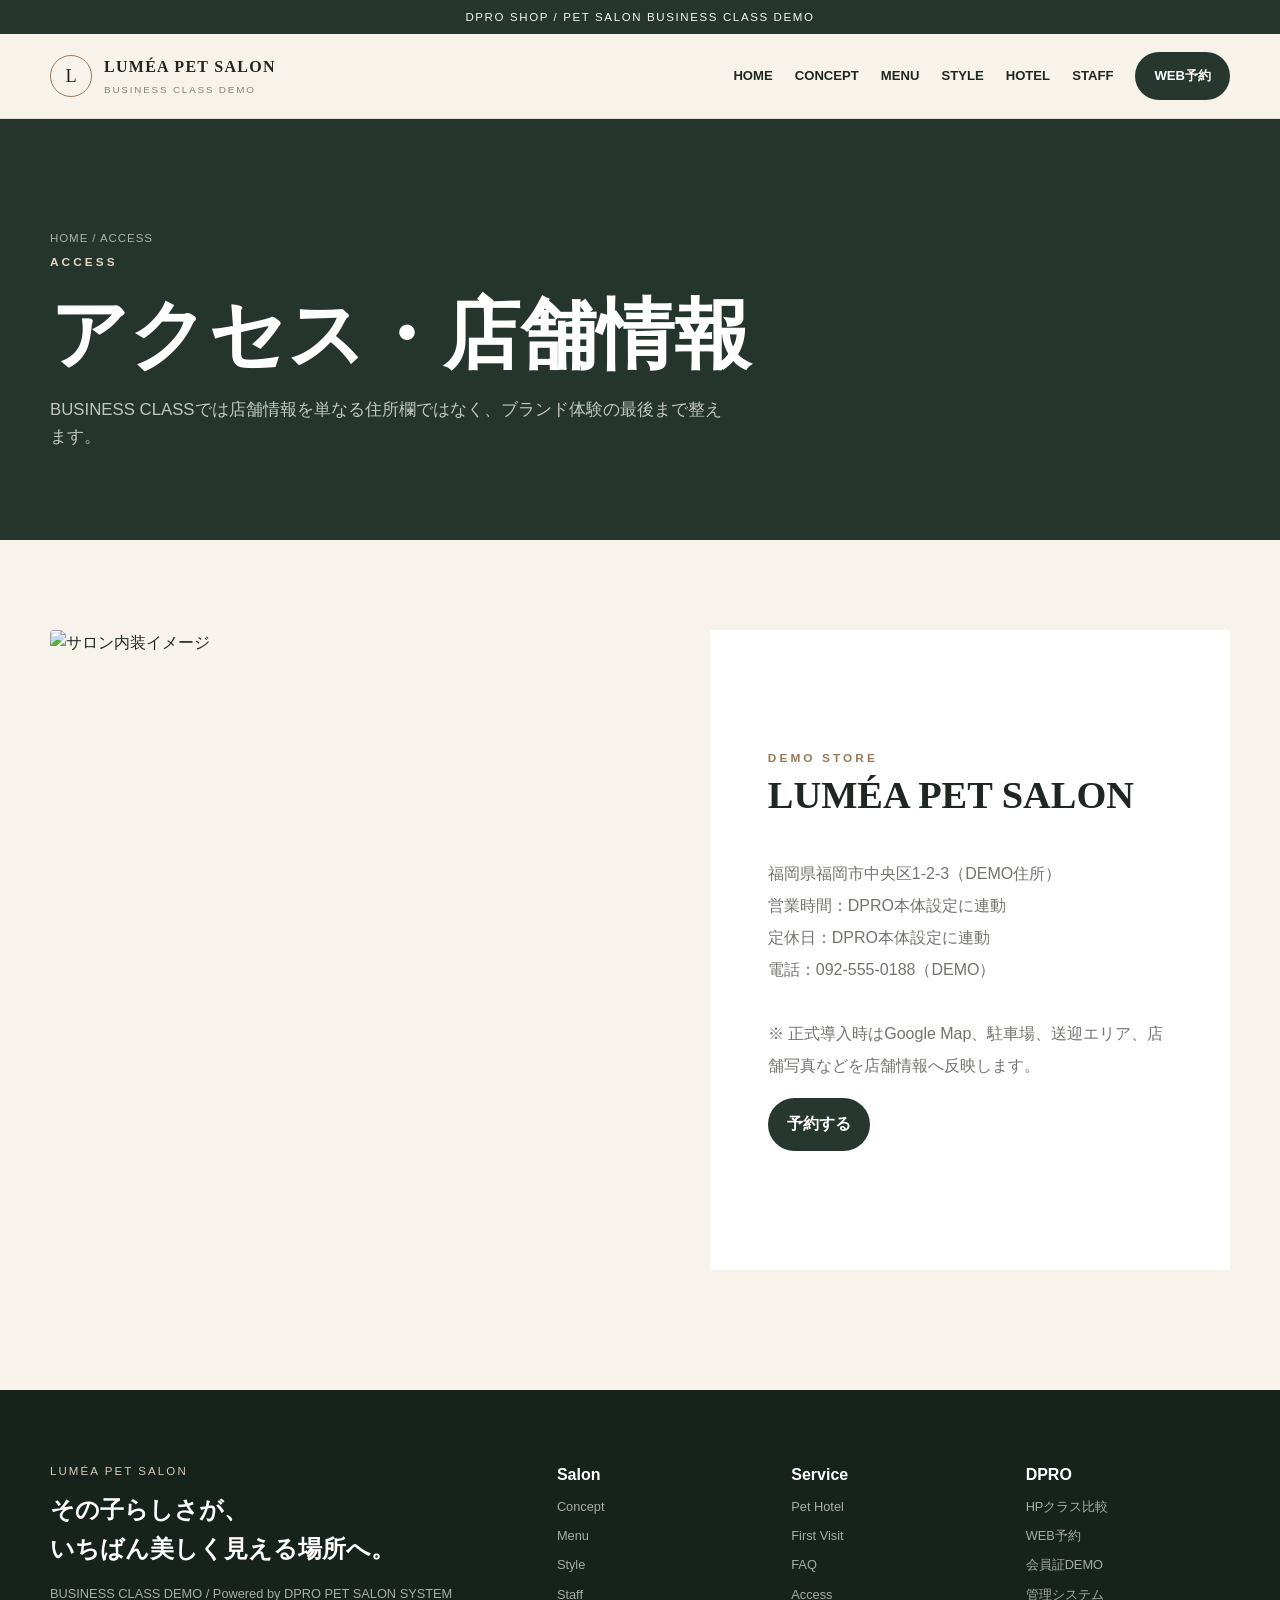
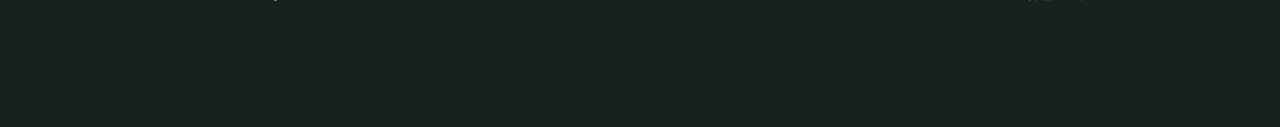
==== access.html @ 1ba4d24f "Add files via upload" ====
<!doctype html><html lang="ja"><head><meta charset="utf-8"><meta name="viewport" content="width=device-width,initial-scale=1"><meta name="description" content="DPRO PET SALON BUSINESS CLASS DEMO"><title>アクセス・店舗情報 | LUMÉA PET SALON</title><link rel="stylesheet" href="styles.css?v=1000"></head><body class="business-site"><div class="biz-topline">DPRO SHOP / PET SALON BUSINESS CLASS DEMO</div>
<header class="biz-header"><div class="container biz-header-inner">
<a class="biz-logo" href="index.html"><span class="biz-logo-mark">L</span><span class="biz-logo-text"><strong>LUMÉA PET SALON</strong><small>BUSINESS CLASS DEMO</small></span></a>
<nav class="biz-nav" id="bizNav"><a class="" href="index.html">HOME</a><a class="" href="concept.html">CONCEPT</a><a class="" href="menu.html">MENU</a><a class="" href="gallery.html">STYLE</a><a class="" href="hotel.html">HOTEL</a><a class="" href="staff.html">STAFF</a><a href="reserve.html?type=trim&demo=1" class="btn btn-primary">WEB予約</a></nav>
<button class="biz-menu-toggle" id="bizMenuToggle" aria-label="メニューを開く">☰</button>
</div></header><main><section class="biz-page-hero"><div class="container"><div class="breadcrumbs">HOME / ACCESS</div><span class="biz-kicker">ACCESS</span><h1>アクセス・店舗情報</h1><p>BUSINESS CLASSでは店舗情報を単なる住所欄ではなく、ブランド体験の最後まで整えます。</p></div></section><section class="biz-content"><div class="container"><div class="biz-editorial"><div class="biz-editorial-photo"><img src="https://images.unsplash.com/photo-1600566753086-00f18fb6b3ea?auto=format&fit=crop&w=1500&q=86" alt="サロン内装イメージ"></div><div class="biz-editorial-copy"><span class="biz-kicker" style="color:#9a7958">DEMO STORE</span><h3>LUMÉA PET SALON</h3><p>福岡県福岡市中央区1-2-3（DEMO住所）<br>営業時間：DPRO本体設定に連動<br>定休日：DPRO本体設定に連動<br>電話：092-555-0188（DEMO）</p><p class="muted">※ 正式導入時はGoogle Map、駐車場、送迎エリア、店舗写真などを店舗情報へ反映します。</p><a class="btn btn-primary" href="reserve.html?type=trim&demo=1" style="align-self:flex-start">予約する</a></div></div></div></section></main><footer class="biz-footer"><div class="container biz-footer-grid">
<div><div class="footer-brand">LUMÉA PET SALON</div><h3>その子らしさが、<br>いちばん美しく見える場所へ。</h3><p>BUSINESS CLASS DEMO / Powered by DPRO PET SALON SYSTEM</p></div>
<div><strong>Salon</strong><a href="concept.html">Concept</a><a href="menu.html">Menu</a><a href="gallery.html">Style</a><a href="staff.html">Staff</a></div>
<div><strong>Service</strong><a href="hotel.html">Pet Hotel</a><a href="first.html">First Visit</a><a href="faq.html">FAQ</a><a href="access.html">Access</a></div>
<div><strong>DPRO</strong><a href="compare.html">HPクラス比較</a><a href="reserve.html?type=trim&demo=1">WEB予約</a><a data-member-url href="#">会員証DEMO</a><a data-owner-url href="#">管理システム</a></div>
</div></footer><div class="mobile-booking-bar"><a class="btn btn-secondary" href="hotel.html">ホテル</a><a class="btn btn-primary" href="reserve.html?type=trim&demo=1">WEB予約</a></div><script src="config.js?v=1000"></script><script src="booking-core.js?v=1000"></script><script src="app.js?v=1000"></script></body></html>
---- styles.css ----
:root {
  --bg: #f7f3ec;
  --surface: #ffffff;
  --surface-2: #f1ece4;
  --ink: #202722;
  --muted: #72756f;
  --line: #ddd8cf;
  --brand: #9a7958;
  --brand-dark: #27372f;
  --brand-soft: #eee4d7;
  --sand: #c7ae8d;
  --accent: #b87850;
  --ok: #3c7555;
  --warn: #a46d27;
  --danger: #8d514d;
  --shadow: 0 24px 70px rgba(31,39,34,.14);
  --radius: 24px;
}
* { box-sizing: border-box; }
html { scroll-behavior: smooth; }
body { margin:0; font-family: -apple-system, BlinkMacSystemFont, "Segoe UI", "Noto Sans JP", sans-serif; color:var(--ink); background:var(--bg); line-height:1.65; }
a { color:inherit; text-decoration:none; }
button, input, select, textarea { font:inherit; }
button { cursor:pointer; }
img { max-width:100%; display:block; }
.container { width:min(1180px, calc(100% - 40px)); margin-inline:auto; }
.eyebrow { display:inline-flex; align-items:center; gap:8px; padding:6px 10px; border-radius:999px; background:var(--brand-soft); color:var(--brand-dark); font-size:.78rem; font-weight:800; letter-spacing:.05em; }
.section { padding:88px 0; }
.section.compact { padding:58px 0; }
.section-title { font-size:clamp(2rem, 4vw, 3.5rem); line-height:1.18; margin:12px 0 16px; letter-spacing:-.03em; }
.section-lead { color:var(--muted); max-width:760px; font-size:1.04rem; }
.muted { color:var(--muted); }
.grid { display:grid; gap:22px; }
.grid-2 { grid-template-columns:repeat(2,minmax(0,1fr)); }
.grid-3 { grid-template-columns:repeat(3,minmax(0,1fr)); }
.grid-4 { grid-template-columns:repeat(4,minmax(0,1fr)); }
.card { background:var(--surface); border:1px solid var(--line); border-radius:var(--radius); padding:26px; box-shadow:0 8px 28px rgba(38,49,43,.05); }
.card h3 { margin:0 0 8px; font-size:1.25rem; }
.pill { display:inline-flex; padding:6px 10px; border-radius:999px; background:var(--surface-2); font-size:.82rem; font-weight:700; }
.btn { display:inline-flex; align-items:center; justify-content:center; gap:8px; min-height:48px; padding:12px 18px; border-radius:999px; border:1px solid transparent; font-weight:800; transition:.2s ease; }
.btn:hover { transform:translateY(-1px); }
.btn-primary { background:var(--brand-dark); color:#fff; }
.btn-secondary { background:#fff; border-color:var(--line); }
.btn-soft { background:var(--brand-soft); color:var(--brand-dark); }
.btn-line { background:#06c755; color:#fff; }
.btn-block { width:100%; }
.header { position:sticky; top:0; z-index:40; backdrop-filter:blur(14px); background:rgba(251,250,246,.88); border-bottom:1px solid rgba(223,228,221,.9); }
.header-inner { height:74px; display:flex; align-items:center; justify-content:space-between; gap:20px; }
.brand { display:flex; align-items:center; gap:12px; font-weight:900; letter-spacing:-.02em; }
.brand-mark { width:38px; height:38px; border-radius:14px 14px 18px 18px; background:linear-gradient(145deg,var(--brand),var(--brand-dark)); color:white; display:grid; place-items:center; font-size:1.1rem; box-shadow:0 8px 20px rgba(54,76,64,.25); }
.nav { display:flex; align-items:center; gap:22px; font-size:.92rem; font-weight:700; }
.nav a:hover { color:var(--brand); }
.menu-toggle { display:none; border:1px solid var(--line); background:white; border-radius:14px; width:44px; height:44px; }
.hero { padding:58px 0 38px; overflow:hidden; }
.hero-grid { display:grid; grid-template-columns:1.02fr .98fr; align-items:center; gap:54px; }
.hero-copy h1 { font-size:clamp(2.8rem,6vw,5.7rem); line-height:.98; letter-spacing:-.055em; margin:16px 0 22px; }
.hero-copy p { font-size:1.08rem; color:var(--muted); max-width:640px; }
.hero-actions { display:flex; flex-wrap:wrap; gap:12px; margin:28px 0 18px; }
.hero-meta { display:flex; flex-wrap:wrap; gap:10px 16px; font-size:.84rem; color:var(--muted); font-weight:700; }
.hero-visual { min-height:610px; position:relative; border-radius:42px; overflow:hidden; background:linear-gradient(135deg,#d9e2da,#f1e6d6); box-shadow:var(--shadow); }
.hero-visual::before { content:""; position:absolute; inset:0; background:linear-gradient(180deg,rgba(38,49,43,.03),rgba(38,49,43,.18)); }
.hero-photo { width:100%; height:100%; min-height:610px; object-fit:cover; }
.hero-badge { position:absolute; left:22px; top:22px; background:rgba(255,255,255,.9); backdrop-filter:blur(10px); border-radius:18px; padding:12px 15px; font-weight:800; box-shadow:0 10px 30px rgba(0,0,0,.08); }
.today-card { position:absolute; left:22px; right:22px; bottom:22px; background:rgba(255,255,255,.94); backdrop-filter:blur(12px); border-radius:24px; padding:18px; box-shadow:0 12px 40px rgba(38,49,43,.16); }
.today-head { display:flex; align-items:center; justify-content:space-between; gap:14px; margin-bottom:12px; }
.today-list { display:grid; grid-template-columns:repeat(3,1fr); gap:10px; }
.today-item { background:var(--bg); border-radius:16px; padding:12px; }
.today-item strong { display:block; font-size:.9rem; }
.status { display:inline-flex; align-items:center; gap:6px; margin-top:4px; font-weight:900; font-size:.9rem; }
.status.ok { color:var(--ok); }
.status.warn { color:var(--warn); }
.status.full { color:var(--danger); }
.booking-cards .card { min-height:220px; display:flex; flex-direction:column; justify-content:space-between; }
.icon-box { width:52px; height:52px; border-radius:18px; display:grid; place-items:center; background:var(--brand-soft); font-size:1.4rem; margin-bottom:24px; }
.price { font-weight:900; font-size:1.4rem; }
.gallery { display:grid; grid-template-columns:1.25fr .75fr .75fr; gap:16px; }
.gallery img { width:100%; height:300px; object-fit:cover; border-radius:26px; }
.gallery img:first-child { height:616px; grid-row:span 2; }
.phone-shell { width:min(360px,100%); margin:auto; padding:14px; border-radius:38px; background:#1d2722; box-shadow:var(--shadow); }
.phone-screen { background:#f3f5f3; min-height:600px; border-radius:28px; overflow:hidden; }
.phone-top { padding:18px; background:#fff; border-bottom:1px solid #e5e9e5; font-weight:800; }
.chat { padding:18px; display:flex; flex-direction:column; gap:14px; }
.bubble { max-width:82%; padding:11px 13px; border-radius:16px; font-size:.9rem; box-shadow:0 3px 10px rgba(0,0,0,.04); }
.bubble.shop { background:#fff; }
.bubble.user { align-self:flex-end; background:#bceaa6; }
.phone-menu { display:grid; grid-template-columns:repeat(3,1fr); gap:1px; margin-top:18px; background:#d9ded9; }
.phone-menu div { background:white; min-height:82px; display:grid; place-items:center; text-align:center; font-size:.78rem; font-weight:800; padding:8px; }
.pet-card { display:flex; align-items:center; gap:18px; }
.pet-avatar { width:82px; height:82px; border-radius:24px; object-fit:cover; }
.feature-list { display:grid; gap:10px; margin:18px 0 0; }
.feature-row { display:flex; gap:12px; align-items:flex-start; }
.feature-row::before { content:"✓"; width:26px; height:26px; border-radius:50%; display:grid; place-items:center; flex:0 0 auto; background:var(--brand-soft); color:var(--brand-dark); font-weight:900; }
.owner-panel { background:var(--brand-dark); color:white; border-radius:34px; padding:34px; }
.owner-panel .muted { color:rgba(255,255,255,.68); }
.owner-panel .btn-secondary { color:var(--brand-dark); background:#fff; border-color:rgba(255,255,255,.9); }
.owner-panel .btn-secondary:hover { color:var(--brand-dark); background:#f7faf7; }
.owner-stats { display:grid; grid-template-columns:repeat(4,1fr); gap:14px; margin-top:24px; }
.stat { background:rgba(255,255,255,.1); border:1px solid rgba(255,255,255,.14); border-radius:18px; padding:18px; }
.stat strong { display:block; font-size:1.8rem; }
.faq details { border-bottom:1px solid var(--line); padding:18px 0; }
.faq summary { font-weight:800; cursor:pointer; }
.footer { background:#243129; color:#fff; padding:46px 0 100px; }
.footer .muted { color:rgba(255,255,255,.62); }
.floating { position:fixed; right:20px; bottom:20px; z-index:55; }
.float-main { border:0; box-shadow:0 12px 34px rgba(54,76,64,.28); }
.float-menu { position:absolute; right:0; bottom:62px; width:260px; display:none; gap:8px; padding:10px; border-radius:20px; background:white; border:1px solid var(--line); box-shadow:var(--shadow); }
.float-menu.open { display:grid; }
.float-menu a { padding:11px 12px; border-radius:14px; font-weight:800; background:var(--bg); }
.mobile-booking-bar { display:none; }
/* booking */
.booking-page { min-height:100vh; background:#f6f5f0; }
.booking-header { background:white; border-bottom:1px solid var(--line); }
.booking-header .container { min-height:72px; display:flex; align-items:center; justify-content:space-between; }
.booking-wrap { padding:38px 0 90px; }
.booking-shell { display:grid; grid-template-columns:minmax(0,1fr) 340px; gap:24px; align-items:start; }
.booking-main, .booking-summary { background:white; border:1px solid var(--line); border-radius:28px; padding:26px; }
.booking-summary { position:sticky; top:96px; }
.steps { display:flex; gap:8px; margin:0 0 26px; overflow:auto; padding-bottom:5px; }
.step-chip { white-space:nowrap; padding:8px 12px; border-radius:999px; background:#eef1ec; color:#7b827d; font-size:.8rem; font-weight:800; }
.step-chip.active { background:var(--brand-dark); color:#fff; }
.step-panel { display:none; }
.step-panel.active { display:block; }
.choice-grid { display:grid; grid-template-columns:repeat(2,minmax(0,1fr)); gap:14px; }
.choice { border:1px solid var(--line); border-radius:20px; padding:18px; background:#fff; text-align:left; }
.choice.selected { border-color:var(--brand); box-shadow:0 0 0 3px var(--brand-soft); }
.choice strong { display:block; margin-bottom:4px; }
.option-list { display:grid; gap:10px; }
.option-row { display:flex; justify-content:space-between; gap:16px; padding:13px 14px; border:1px solid var(--line); border-radius:16px; }
.option-row label { display:flex; gap:10px; align-items:center; }
.calendar-table { width:100%; border-collapse:separate; border-spacing:7px; }
.calendar-table th { font-size:.78rem; color:var(--muted); padding:7px; }
.calendar-table td { text-align:center; }
.slot-btn { width:100%; border:1px solid var(--line); background:#fff; border-radius:12px; padding:10px 5px; font-size:.82rem; font-weight:800; }
.slot-btn:hover:not(:disabled) { border-color:var(--brand); background:var(--brand-soft); }
.slot-btn.selected { background:var(--brand-dark); color:#fff; border-color:var(--brand-dark); }
.slot-btn:disabled { color:#a7ada8; background:#f2f3f1; cursor:not-allowed; }
.mobile-slots { display:none; }
.date-tabs { display:flex; gap:8px; overflow:auto; margin-bottom:14px; }
.date-tab { border:1px solid var(--line); background:white; border-radius:14px; padding:10px 14px; white-space:nowrap; font-weight:800; }
.date-tab.selected { background:var(--brand-dark); color:#fff; }
.time-list { display:grid; gap:10px; }
.time-btn { border:1px solid var(--line); background:white; border-radius:16px; padding:14px; display:flex; justify-content:space-between; align-items:center; font-weight:800; }
.time-btn.selected { background:var(--brand-dark); color:#fff; }
.time-btn:disabled { background:#f1f2ef; color:#9aa09b; }
.form-grid { display:grid; grid-template-columns:repeat(2,minmax(0,1fr)); gap:14px; }
.field { display:grid; gap:6px; }
.field.full { grid-column:1/-1; }
.field label { font-size:.86rem; font-weight:800; }
.field input, .field select, .field textarea { width:100%; border:1px solid var(--line); border-radius:14px; padding:12px 13px; background:white; }
.field textarea { min-height:110px; resize:vertical; }
.actions { display:flex; justify-content:space-between; gap:12px; margin-top:26px; }
.summary-list { display:grid; gap:12px; }
.summary-line { display:flex; justify-content:space-between; gap:16px; padding-bottom:10px; border-bottom:1px solid var(--line); font-size:.9rem; }
.summary-line strong { text-align:right; }
.notice { padding:14px; border-radius:16px; background:var(--brand-soft); color:var(--brand-dark); font-size:.88rem; }
.complete { text-align:center; padding:20px 0; }
.complete-icon { width:72px; height:72px; border-radius:50%; background:var(--brand-soft); display:grid; place-items:center; margin:0 auto 16px; font-size:2rem; }
@media (max-width: 940px) {
  .nav { display:none; position:absolute; left:20px; right:20px; top:68px; background:white; border:1px solid var(--line); border-radius:20px; padding:16px; box-shadow:var(--shadow); flex-direction:column; align-items:stretch; }
  .nav.open { display:flex; }
  .menu-toggle { display:block; }
  .hero-grid, .booking-shell { grid-template-columns:1fr; }
  .hero-visual, .hero-photo { min-height:520px; }
  .grid-4 { grid-template-columns:repeat(2,minmax(0,1fr)); }
  .owner-stats { grid-template-columns:repeat(2,1fr); }
  .booking-summary { position:static; }
}
@media (max-width: 680px) {
  .container { width:min(100% - 28px, 1180px); }
  .section { padding:66px 0; }
  .hero { padding-top:32px; }
  .hero-copy h1 { font-size:clamp(2.5rem,14vw,4.4rem); }
  .hero-actions .btn { width:100%; }
  .hero-visual, .hero-photo { min-height:470px; }
  .hero-visual { border-radius:30px; }
  .today-card { left:12px; right:12px; bottom:12px; padding:14px; }
  .today-list { grid-template-columns:1fr; gap:7px; }
  .today-item { display:flex; justify-content:space-between; align-items:center; gap:12px; }
  .today-item .status { margin:0; }
  .grid-2,.grid-3,.grid-4,.choice-grid,.form-grid { grid-template-columns:1fr; }
  .gallery { grid-template-columns:1fr 1fr; }
  .gallery img, .gallery img:first-child { height:220px; grid-row:auto; }
  .gallery img:first-child { grid-column:1/-1; height:320px; }
  .owner-stats { grid-template-columns:1fr 1fr; }
  .floating { display:none; }
  .mobile-booking-bar { display:grid; grid-template-columns:1fr 1fr; gap:8px; position:fixed; left:0; right:0; bottom:0; z-index:60; padding:9px 12px calc(9px + env(safe-area-inset-bottom)); background:rgba(255,255,255,.96); border-top:1px solid var(--line); backdrop-filter:blur(12px); }
  .mobile-booking-bar .btn { min-height:44px; font-size:.84rem; padding:10px 8px; }
  .desktop-calendar { display:none; }
  .mobile-slots { display:block; }
  .booking-main,.booking-summary { padding:18px; border-radius:22px; }
  .booking-wrap { padding-top:20px; }
  .actions { position:sticky; bottom:0; margin:24px -18px -18px; padding:12px 18px calc(12px + env(safe-area-inset-bottom)); background:rgba(255,255,255,.97); border-top:1px solid var(--line); }
  .actions .btn { flex:1; }
  .field.full { grid-column:auto; }
}

/* V1.0.3 / SYSTEM SYNC POLISH */
.staff-card{text-align:center}.staff-avatar{width:68px;height:68px;margin:0 auto 14px;border-radius:22px;display:grid;place-items:center;background:var(--brand-soft);color:var(--brand-dark);font-weight:900;font-size:1.35rem}.demo-disabled{pointer-events:none;opacity:.65}.hero-meta #systemSyncDetail{width:100%;color:var(--brand-dark);font-weight:800}.owner-stats .stat strong{font-size:1.35rem}.card [data-live-menu-price]{min-height:1.5em}


/* DPRO PET SALON BUSINESS CLASS V1.0 */
@import url('https://fonts.googleapis.com/css2?family=DM+Sans:wght@400;500;600;700&family=Noto+Serif+JP:wght@500;600;700&display=swap');
.business-site{font-family:'DM Sans','Noto Sans JP',sans-serif;background:#f7f3ec;color:#202722;overflow-x:hidden}.business-site h1,.business-site h2,.business-site .serif{font-family:'Noto Serif JP',serif}.biz-topline{height:34px;display:flex;align-items:center;justify-content:center;background:#26352e;color:#f8f5ef;font-size:.72rem;letter-spacing:.14em}.biz-header{position:sticky;top:0;z-index:80;background:rgba(247,243,236,.9);backdrop-filter:blur(18px);border-bottom:1px solid rgba(221,216,207,.8)}.biz-header-inner{height:84px;display:flex;align-items:center;justify-content:space-between;gap:24px}.biz-logo{display:flex;align-items:center;gap:12px}.biz-logo-mark{width:42px;height:42px;border:1px solid #9a7958;border-radius:50%;display:grid;place-items:center;font-family:'Noto Serif JP';font-size:1.15rem}.biz-logo-text strong{display:block;font-family:'Noto Serif JP';letter-spacing:.08em}.biz-logo-text small{display:block;font-size:.62rem;letter-spacing:.18em;color:#8a8177;margin-top:2px}.biz-nav{display:flex;align-items:center;gap:22px;font-size:.82rem;font-weight:700}.biz-nav>a:not(.btn){position:relative;padding:10px 0}.biz-nav>a:not(.btn)::after{content:'';position:absolute;left:0;right:100%;bottom:4px;height:1px;background:#9a7958;transition:.25s}.biz-nav>a:hover::after,.biz-nav>a.active::after{right:0}.biz-menu-toggle{display:none;border:1px solid var(--line);background:#fff;width:46px;height:46px;border-radius:50%}.biz-hero{position:relative;min-height:calc(100vh - 118px);display:grid;align-items:end;color:#fff;background:#1f2a24;overflow:hidden}.biz-hero-media{position:absolute;inset:0}.biz-hero-media img{width:100%;height:100%;object-fit:cover;object-position:center 43%;filter:saturate(.82) contrast(1.02)}.biz-hero-media::after{content:'';position:absolute;inset:0;background:linear-gradient(90deg,rgba(21,30,25,.72) 0%,rgba(21,30,25,.35) 48%,rgba(21,30,25,.1) 100%),linear-gradient(0deg,rgba(19,28,23,.72),transparent 55%)}.biz-hero-inner{position:relative;z-index:2;padding:110px 0 72px}.biz-kicker{font-size:.74rem;letter-spacing:.26em;text-transform:uppercase;color:#e6d5c0;font-weight:700}.biz-hero h1{font-size:clamp(3rem,6.6vw,7rem);line-height:1.08;letter-spacing:-.04em;max-width:950px;margin:18px 0 22px}.biz-hero-lead{max-width:650px;font-size:1.08rem;line-height:1.9;color:rgba(255,255,255,.86)}.biz-hero-actions{display:flex;gap:12px;flex-wrap:wrap;margin-top:30px}.biz-btn-light{background:#fff;color:#25352d}.biz-btn-glass{border-color:rgba(255,255,255,.45);color:#fff;background:rgba(255,255,255,.08);backdrop-filter:blur(8px)}.biz-hero-live{margin-top:50px;display:grid;grid-template-columns:1.2fr repeat(3,.7fr);max-width:900px;border-top:1px solid rgba(255,255,255,.28);border-bottom:1px solid rgba(255,255,255,.28)}.biz-hero-live>div{padding:18px 18px 18px 0}.biz-hero-live>div+div{padding-left:20px;border-left:1px solid rgba(255,255,255,.22)}.biz-live-label{font-size:.66rem;letter-spacing:.16em;text-transform:uppercase;color:#d8c8b4}.biz-live-value{display:block;margin-top:7px;font-weight:700;font-size:.92rem}.biz-section{padding:112px 0}.biz-section.white{background:#fff}.biz-section.dark{background:#25342d;color:#fff}.biz-section.sand{background:#eee5d9}.biz-section-head{display:grid;grid-template-columns:.55fr 1.45fr;gap:42px;align-items:start;margin-bottom:52px}.biz-section-head .label{font-size:.7rem;letter-spacing:.2em;text-transform:uppercase;color:#9a7958;font-weight:700;padding-top:9px}.biz-section-head h2{font-size:clamp(2.2rem,4vw,4.5rem);line-height:1.25;letter-spacing:-.035em;margin:0}.biz-section-head p{color:var(--muted);max-width:700px}.biz-editorial{display:grid;grid-template-columns:1.1fr .9fr;gap:24px}.biz-editorial-photo{min-height:640px;border-radius:4px;overflow:hidden}.biz-editorial-photo img{width:100%;height:100%;object-fit:cover}.biz-editorial-copy{padding:58px;background:#fff;display:flex;flex-direction:column;justify-content:center}.biz-editorial-copy h3{font-family:'Noto Serif JP';font-size:2.4rem;line-height:1.4;margin:0 0 20px}.biz-editorial-copy p{color:var(--muted);line-height:2}.biz-service-grid{display:grid;grid-template-columns:repeat(12,1fr);gap:18px}.biz-service-card{position:relative;overflow:hidden;min-height:460px;background:#1e2923;color:#fff;border-radius:4px}.biz-service-card:nth-child(1){grid-column:span 7}.biz-service-card:nth-child(2){grid-column:span 5}.biz-service-card:nth-child(3){grid-column:span 5}.biz-service-card:nth-child(4){grid-column:span 7}.biz-service-card img{position:absolute;inset:0;width:100%;height:100%;object-fit:cover;transition:.6s ease}.biz-service-card::after{content:'';position:absolute;inset:0;background:linear-gradient(0deg,rgba(22,31,26,.8),rgba(22,31,26,.08) 60%)}.biz-service-card:hover img{transform:scale(1.035)}.biz-service-content{position:absolute;left:30px;right:30px;bottom:28px;z-index:2}.biz-service-content .num{font-size:.68rem;letter-spacing:.2em;color:#ead9c4}.biz-service-content h3{font-family:'Noto Serif JP';font-size:2rem;margin:7px 0}.biz-service-content p{margin:0;color:rgba(255,255,255,.82)}.biz-price{font-family:'Noto Serif JP';font-size:1.1rem;margin-top:12px;font-weight:700}.biz-gallery{display:grid;grid-template-columns:repeat(4,1fr);grid-auto-rows:250px;gap:12px}.biz-gallery figure{margin:0;overflow:hidden;position:relative}.biz-gallery figure:nth-child(1){grid-column:span 2;grid-row:span 2}.biz-gallery figure:nth-child(4){grid-column:span 2}.biz-gallery img{width:100%;height:100%;object-fit:cover;transition:.6s}.biz-gallery figure:hover img{transform:scale(1.04)}.biz-hotel-grid{display:grid;grid-template-columns:.9fr 1.1fr;gap:48px;align-items:center}.biz-hotel-photo{min-height:610px}.biz-hotel-photo img{width:100%;height:610px;object-fit:cover}.biz-live-panel{background:#fff;color:#202722;padding:42px;box-shadow:var(--shadow);margin-left:-110px;position:relative}.biz-live-panel .sync{display:inline-flex;gap:8px;align-items:center;font-size:.72rem;font-weight:700;color:#3e7457}.biz-live-panel .sync::before{content:'';width:7px;height:7px;border-radius:50%;background:#4b8b67;box-shadow:0 0 0 5px #e8f1eb}.biz-live-panel h3{font-family:'Noto Serif JP';font-size:2rem;margin:16px 0 8px}.biz-live-boxes{display:grid;grid-template-columns:repeat(3,1fr);gap:10px;margin-top:22px}.biz-live-box{background:#f7f3ec;padding:16px}.biz-live-box small{display:block;color:#8b847b;font-size:.68rem}.biz-live-box strong{display:block;margin-top:8px}.biz-staff-grid{display:grid;grid-template-columns:repeat(3,1fr);gap:18px}.biz-staff{background:#fff}.biz-staff img{width:100%;height:410px;object-fit:cover}.biz-staff-copy{padding:22px}.biz-staff-copy small{font-size:.68rem;letter-spacing:.16em;color:#9a7958}.biz-staff-copy h3{font-family:'Noto Serif JP';margin:6px 0}.biz-system-reveal{display:grid;grid-template-columns:.9fr 1.1fr;gap:60px;align-items:center}.biz-system-reveal h2{font-size:clamp(2.5rem,4.8vw,5.3rem);line-height:1.2;margin:14px 0 20px}.biz-system-cards{display:grid;grid-template-columns:1fr 1fr;gap:12px}.biz-system-card{padding:22px;border:1px solid rgba(255,255,255,.18);background:rgba(255,255,255,.06)}.biz-system-card strong{display:block;font-size:1.05rem}.biz-system-card span{display:block;margin-top:8px;color:rgba(255,255,255,.62);font-size:.82rem}.biz-page-hero{padding:110px 0 72px;background:#25342d;color:#fff}.biz-page-hero .breadcrumbs{font-size:.72rem;color:rgba(255,255,255,.62);letter-spacing:.08em}.biz-page-hero h1{font-size:clamp(3rem,6vw,6.5rem);margin:20px 0 16px;line-height:1.1}.biz-page-hero p{max-width:680px;color:rgba(255,255,255,.72);font-size:1.05rem}.biz-content{padding:90px 0 120px}.biz-prose{max-width:820px;margin:auto}.biz-prose h2{font-family:'Noto Serif JP';font-size:2rem;margin:60px 0 16px}.biz-prose p{color:var(--muted);line-height:2}.biz-menu-list{display:grid;gap:16px}.biz-menu-row{display:grid;grid-template-columns:1fr auto;gap:30px;padding:26px 0;border-bottom:1px solid var(--line)}.biz-menu-row h3{font-family:'Noto Serif JP';font-size:1.35rem;margin:0 0 6px}.biz-menu-row p{margin:0;color:var(--muted)}.biz-menu-row .price{font-family:'Noto Serif JP';white-space:nowrap}.biz-faq details{border-bottom:1px solid var(--line);padding:22px 0}.biz-faq summary{font-family:'Noto Serif JP';font-weight:700;cursor:pointer}.biz-faq details p{color:var(--muted)}.biz-footer{background:#18221d;color:#fff;padding:72px 0 110px}.biz-footer-grid{display:grid;grid-template-columns:1.4fr repeat(3,.6fr);gap:30px}.biz-footer h3{font-family:'Noto Serif JP';font-size:1.5rem;margin:0}.biz-footer small,.biz-footer p,.biz-footer a{color:rgba(255,255,255,.62);font-size:.8rem}.biz-footer a{display:block;margin:8px 0}.biz-footer .footer-brand{font-size:.72rem;letter-spacing:.18em;color:#d8c8b4;margin-bottom:10px}.reveal{opacity:0;transform:translateY(20px);transition:.7s cubic-bezier(.2,.7,.2,1)}.reveal.show{opacity:1;transform:none}.biz-compare-hero{padding:88px 0 58px;text-align:center}.compare-grid{display:grid;grid-template-columns:1fr 1fr;gap:22px}.compare-card{background:#fff;border:1px solid var(--line);padding:24px;box-shadow:0 14px 44px rgba(31,39,34,.08)}.compare-frame{height:430px;border:1px solid var(--line);overflow:hidden;background:#f3f1ec;margin:18px 0}.compare-frame iframe{width:1440px;height:900px;transform:scale(.46);transform-origin:top left;border:0;pointer-events:none}.compare-card.business{border-color:#9a7958;box-shadow:0 20px 60px rgba(154,121,88,.18)}.compare-table{width:100%;border-collapse:collapse;margin-top:48px;background:#fff}.compare-table th,.compare-table td{padding:16px;border-bottom:1px solid var(--line);text-align:center}.compare-table th:first-child,.compare-table td:first-child{text-align:left}.compare-table th{font-family:'Noto Serif JP'}.compare-badge{display:inline-flex;padding:6px 10px;border-radius:999px;background:#eee4d7;color:#6c543d;font-size:.72rem;font-weight:800}.business-booking-note{padding:10px 16px;background:#eee4d7;color:#5e4937;font-size:.78rem;text-align:center;font-weight:700}
@media(max-width:980px){.biz-nav{display:none;position:absolute;left:20px;right:20px;top:82px;background:#fff;padding:18px;box-shadow:var(--shadow);flex-direction:column;align-items:stretch}.biz-nav.open{display:flex}.biz-menu-toggle{display:block}.biz-section-head,.biz-editorial,.biz-hotel-grid,.biz-system-reveal{grid-template-columns:1fr}.biz-editorial-photo{min-height:480px}.biz-live-panel{margin:0}.biz-service-card:nth-child(n){grid-column:span 6}.biz-staff-grid{grid-template-columns:1fr 1fr}.biz-footer-grid{grid-template-columns:1fr 1fr}.compare-grid{grid-template-columns:1fr}.compare-frame iframe{transform:scale(.52)}}
@media(max-width:680px){.biz-topline{font-size:.6rem;letter-spacing:.08em}.biz-header-inner{height:70px}.biz-logo-mark{width:36px;height:36px}.biz-logo-text small{display:none}.biz-hero{min-height:780px}.biz-hero-inner{padding:82px 0 42px}.biz-hero h1{font-size:clamp(3rem,16vw,5rem)}.biz-hero-actions .btn{width:100%}.biz-hero-live{grid-template-columns:1fr 1fr}.biz-hero-live>div{padding:14px}.biz-hero-live>div+div{border-left:0;border-top:1px solid rgba(255,255,255,.18)}.biz-section{padding:78px 0}.biz-section-head{gap:14px;margin-bottom:34px}.biz-editorial-copy{padding:30px}.biz-editorial-copy h3{font-size:1.8rem}.biz-service-grid{display:grid;grid-template-columns:1fr}.biz-service-card:nth-child(n){grid-column:auto;min-height:380px}.biz-gallery{grid-template-columns:1fr 1fr;grid-auto-rows:180px}.biz-gallery figure:nth-child(n){grid-column:auto;grid-row:auto}.biz-gallery figure:nth-child(1){grid-column:1/-1;height:320px}.biz-hotel-photo,.biz-hotel-photo img{height:420px;min-height:420px}.biz-live-panel{padding:28px}.biz-live-boxes{grid-template-columns:1fr}.biz-staff-grid{grid-template-columns:1fr}.biz-system-cards{grid-template-columns:1fr}.biz-footer-grid{grid-template-columns:1fr}.biz-page-hero{padding:78px 0 54px}.biz-content{padding:60px 0 90px}.compare-frame{height:270px}.compare-frame iframe{transform:scale(.3)}.compare-table{font-size:.78rem}.compare-table th,.compare-table td{padding:11px 7px}}
@media(prefers-reduced-motion:reduce){*{scroll-behavior:auto!important}.reveal{opacity:1;transform:none;transition:none}.biz-service-card img,.biz-gallery img{transition:none}}
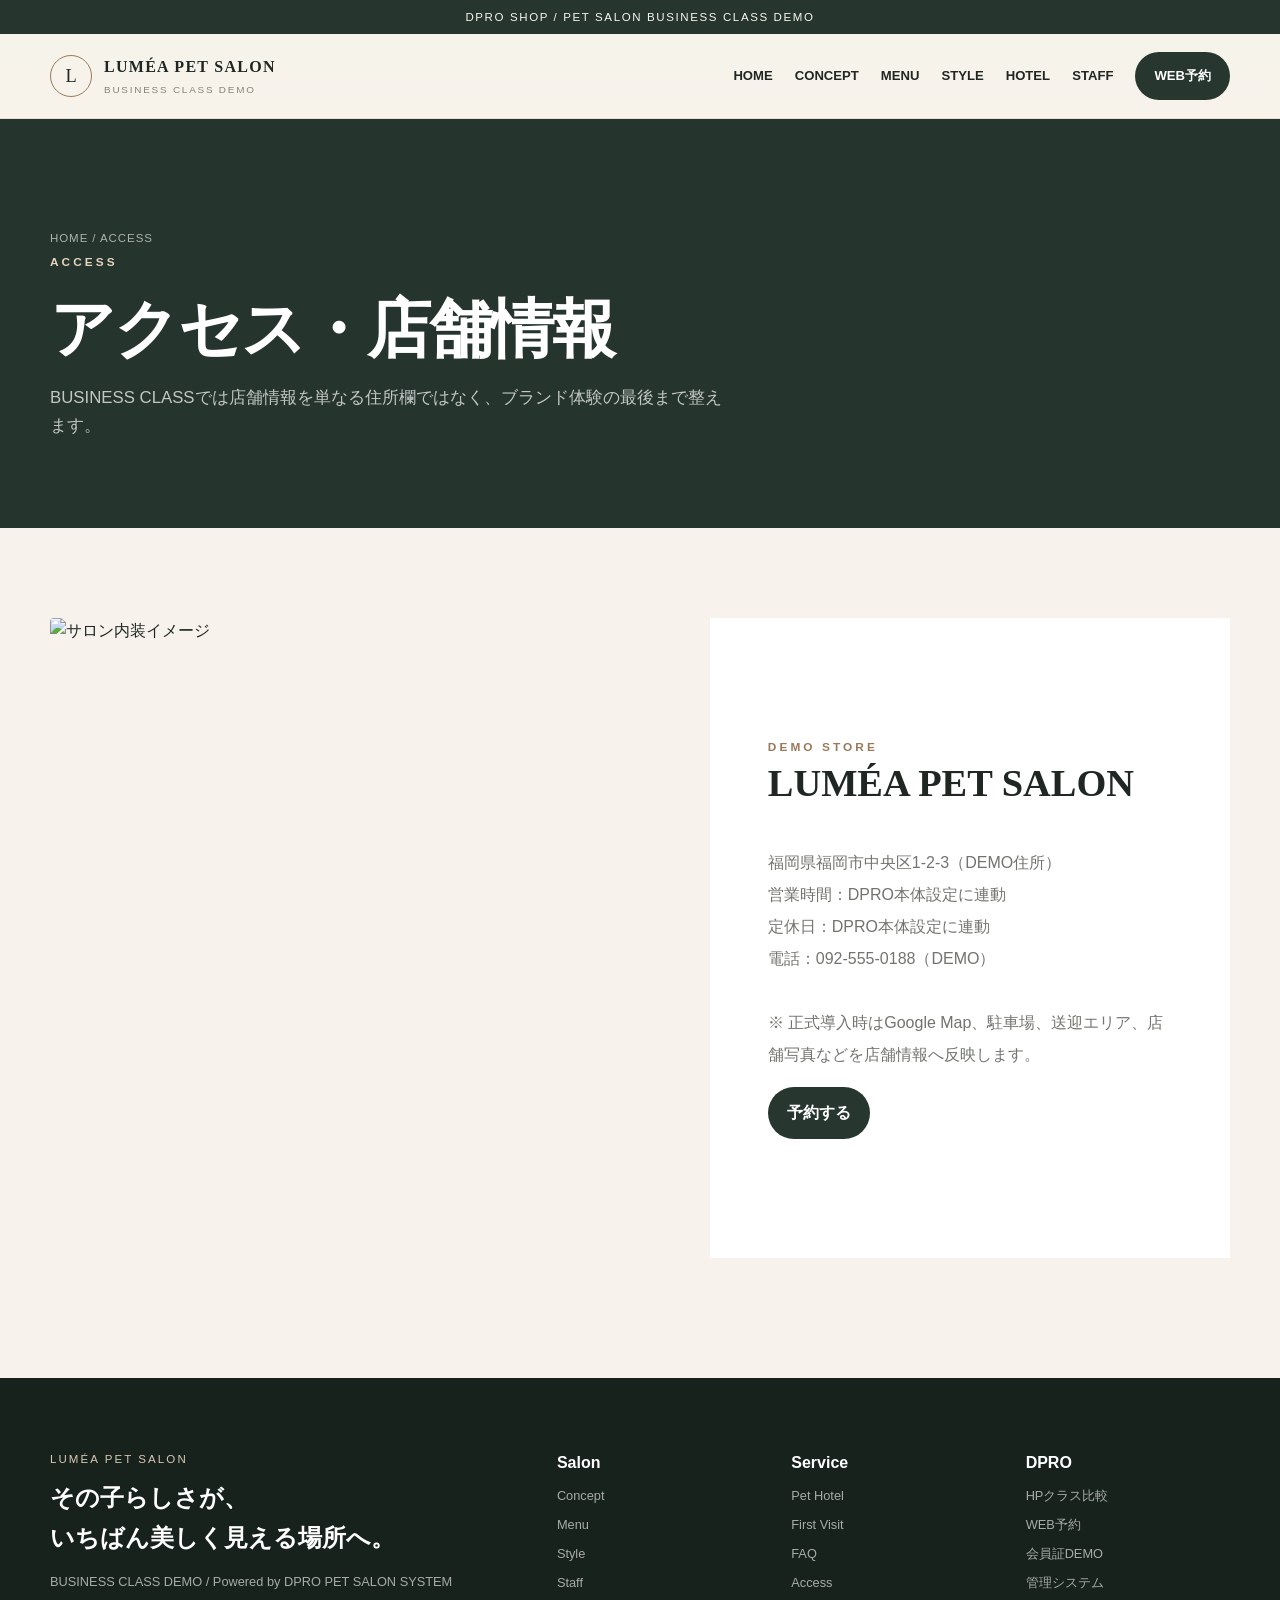
==== commit 5a9bea9c: "fix: BUSINESS V1.0.3 all-page Japanese wrap QA [BUSINESS-V1.0.3-WRAP-QA]" ====
--- a/access.html
+++ b/access.html
@@ -1,4 +1,4 @@
-<!doctype html><html lang="ja"><head><meta charset="utf-8"><meta name="viewport" content="width=device-width,initial-scale=1"><meta name="description" content="DPRO PET SALON BUSINESS CLASS DEMO"><title>アクセス・店舗情報 | LUMÉA PET SALON</title><link rel="stylesheet" href="styles.css?v=1000"></head><body class="business-site"><div class="biz-topline">DPRO SHOP / PET SALON BUSINESS CLASS DEMO</div>
+<!doctype html><html lang="ja"><head><meta charset="utf-8"><meta name="viewport" content="width=device-width,initial-scale=1"><meta name="description" content="DPRO PET SALON BUSINESS CLASS DEMO"><title>アクセス・店舗情報 | LUMÉA PET SALON</title><link rel="stylesheet" href="styles.css?v=1013"></head><body class="business-site"><div class="biz-topline">DPRO SHOP / PET SALON BUSINESS CLASS DEMO</div>
 <header class="biz-header"><div class="container biz-header-inner">
 <a class="biz-logo" href="index.html"><span class="biz-logo-mark">L</span><span class="biz-logo-text"><strong>LUMÉA PET SALON</strong><small>BUSINESS CLASS DEMO</small></span></a>
 <nav class="biz-nav" id="bizNav"><a class="" href="index.html">HOME</a><a class="" href="concept.html">CONCEPT</a><a class="" href="menu.html">MENU</a><a class="" href="gallery.html">STYLE</a><a class="" href="hotel.html">HOTEL</a><a class="" href="staff.html">STAFF</a><a href="reserve.html?type=trim&demo=1" class="btn btn-primary">WEB予約</a></nav>
--- a/styles.css
+++ b/styles.css
@@ -204,3 +204,166 @@
 @media(max-width:980px){.biz-nav{display:none;position:absolute;left:20px;right:20px;top:82px;background:#fff;padding:18px;box-shadow:var(--shadow);flex-direction:column;align-items:stretch}.biz-nav.open{display:flex}.biz-menu-toggle{display:block}.biz-section-head,.biz-editorial,.biz-hotel-grid,.biz-system-reveal{grid-template-columns:1fr}.biz-editorial-photo{min-height:480px}.biz-live-panel{margin:0}.biz-service-card:nth-child(n){grid-column:span 6}.biz-staff-grid{grid-template-columns:1fr 1fr}.biz-footer-grid{grid-template-columns:1fr 1fr}.compare-grid{grid-template-columns:1fr}.compare-frame iframe{transform:scale(.52)}}
 @media(max-width:680px){.biz-topline{font-size:.6rem;letter-spacing:.08em}.biz-header-inner{height:70px}.biz-logo-mark{width:36px;height:36px}.biz-logo-text small{display:none}.biz-hero{min-height:780px}.biz-hero-inner{padding:82px 0 42px}.biz-hero h1{font-size:clamp(3rem,16vw,5rem)}.biz-hero-actions .btn{width:100%}.biz-hero-live{grid-template-columns:1fr 1fr}.biz-hero-live>div{padding:14px}.biz-hero-live>div+div{border-left:0;border-top:1px solid rgba(255,255,255,.18)}.biz-section{padding:78px 0}.biz-section-head{gap:14px;margin-bottom:34px}.biz-editorial-copy{padding:30px}.biz-editorial-copy h3{font-size:1.8rem}.biz-service-grid{display:grid;grid-template-columns:1fr}.biz-service-card:nth-child(n){grid-column:auto;min-height:380px}.biz-gallery{grid-template-columns:1fr 1fr;grid-auto-rows:180px}.biz-gallery figure:nth-child(n){grid-column:auto;grid-row:auto}.biz-gallery figure:nth-child(1){grid-column:1/-1;height:320px}.biz-hotel-photo,.biz-hotel-photo img{height:420px;min-height:420px}.biz-live-panel{padding:28px}.biz-live-boxes{grid-template-columns:1fr}.biz-staff-grid{grid-template-columns:1fr}.biz-system-cards{grid-template-columns:1fr}.biz-footer-grid{grid-template-columns:1fr}.biz-page-hero{padding:78px 0 54px}.biz-content{padding:60px 0 90px}.compare-frame{height:270px}.compare-frame iframe{transform:scale(.3)}.compare-table{font-size:.78rem}.compare-table th,.compare-table td{padding:11px 7px}}
 @media(prefers-reduced-motion:reduce){*{scroll-behavior:auto!important}.reveal{opacity:1;transform:none;transition:none}.biz-service-card img,.biz-gallery img{transition:none}}
+
+/* BUSINESS CLASS V1.0.1 visual polish */
+.biz-hero-media img{object-position:center 48%;filter:saturate(.72) contrast(1.04) brightness(.88)}
+.biz-gallery img{filter:saturate(.72) contrast(.96) brightness(.98)}
+.biz-staff img{filter:saturate(.72) contrast(.98);object-position:center 42%}
+.compare-sales-callout{margin:0 auto 34px;max-width:980px;padding:22px 26px;border:1px solid #d9c6ad;background:#f4ede3;display:flex;justify-content:space-between;gap:24px;align-items:center}
+.compare-sales-callout strong{font-family:'Noto Serif JP',serif;font-size:1.08rem;line-height:1.7;max-width:560px}.compare-sales-callout span{color:#756b61;line-height:1.8;max-width:360px}
+.compare-final-cta{margin-top:54px;padding:52px;background:#25342d;color:#fff;text-align:center}.compare-final-cta h2{font-size:clamp(2rem,4vw,4rem);margin:14px 0}.compare-final-cta p{max-width:760px;margin:0 auto 28px;color:rgba(255,255,255,.7);line-height:1.9}.compare-final-cta>div{display:flex;gap:12px;justify-content:center;flex-wrap:wrap}
+@media(max-width:760px){.compare-sales-callout{display:block}.compare-sales-callout span{display:block;margin-top:12px}.compare-final-cta{padding:34px 20px}}
+
+
+/* BUSINESS V1.0.1 VISUAL POLISH */
+.biz-gallery figure{position:relative;overflow:hidden}
+.biz-gallery figcaption{position:absolute;left:14px;right:14px;bottom:12px;padding:8px 10px;border:1px solid rgba(255,255,255,.28);border-radius:999px;background:rgba(20,18,16,.54);backdrop-filter:blur(8px);color:#fff;font-size:10px;font-weight:800;letter-spacing:.12em;text-align:center}
+.biz-gallery img{filter:saturate(.82) contrast(1.03)}
+.biz-staff img{filter:saturate(.82) contrast(1.025)}
+
+
+/* BUSINESS V1.0.2 JAPANESE UI FIX */
+.business-site .biz-section-head h2{
+  text-wrap:balance;
+  line-break:strict;
+}
+
+.business-site .biz-jp-philosophy-title{
+  font-size:clamp(2.25rem,3.15vw,3.45rem)!important;
+  line-height:1.36!important;
+  letter-spacing:-.025em!important;
+  text-wrap:initial!important;
+}
+
+.business-site .biz-jp-philosophy-title .biz-jp-line{
+  display:block;
+  white-space:nowrap;
+}
+
+.business-site .btn-secondary{
+  color:#25352d;
+}
+
+.business-site .compare-final-cta .btn-secondary{
+  background:#fff!important;
+  border-color:#fff!important;
+  color:#25352d!important;
+}
+
+.business-site .compare-final-cta .btn-primary{
+  background:#25352d!important;
+  border-color:rgba(255,255,255,.24)!important;
+  color:#fff!important;
+  box-shadow:inset 0 0 0 1px rgba(255,255,255,.12);
+}
+
+.business-site .compare-final-cta h2{
+  text-wrap:balance;
+  line-break:strict;
+}
+
+@media(max-width:980px){
+  .business-site .biz-jp-philosophy-title{
+    font-size:clamp(2.2rem,5.2vw,3rem)!important;
+  }
+  .business-site .biz-jp-philosophy-title .biz-jp-line{
+    white-space:normal;
+  }
+}
+
+@media(max-width:680px){
+  .business-site .biz-jp-philosophy-title{
+    font-size:2rem!important;
+    line-height:1.42!important;
+    letter-spacing:-.02em!important;
+  }
+  .business-site .biz-jp-philosophy-title .biz-jp-line{
+    display:block;
+    white-space:normal;
+    word-break:normal;
+    overflow-wrap:break-word;
+  }
+  .business-site .compare-final-cta h2{
+    font-size:2rem!important;
+    line-height:1.4!important;
+  }
+}
+
+
+/* BUSINESS V1.0.3 ALL PAGE JAPANESE WRAP QA */
+.business-site h1,
+.business-site h2,
+.business-site h3{
+  line-break:strict;
+  word-break:normal;
+  overflow-wrap:normal;
+}
+
+.business-site .biz-jp-lock-line{
+  display:block;
+  white-space:nowrap;
+}
+
+.business-site .biz-editorial-copy .biz-jp-editorial-safe{
+  font-size:clamp(1.85rem,2.45vw,2.2rem)!important;
+  line-height:1.48!important;
+  letter-spacing:-.025em!important;
+}
+
+.business-site .biz-live-panel .biz-jp-hotel-safe{
+  font-size:clamp(1.75rem,2.2vw,2rem)!important;
+  line-height:1.48!important;
+}
+
+.business-site .biz-system-reveal .biz-jp-system-safe{
+  font-size:clamp(2.2rem,3.7vw,3.75rem)!important;
+  line-height:1.28!important;
+  letter-spacing:-.035em!important;
+}
+
+.business-site .biz-page-hero h1{
+  font-size:clamp(2.8rem,5vw,5.4rem)!important;
+  line-height:1.14!important;
+  letter-spacing:-.035em!important;
+}
+
+.business-site .biz-prose h2{
+  line-height:1.45!important;
+}
+
+.booking-page h1,
+.booking-page h2,
+.booking-page h3,
+body:not(.business-site) .section-title{
+  line-break:strict;
+  word-break:normal;
+  overflow-wrap:break-word;
+}
+
+@media(max-width:980px){
+  .business-site .biz-jp-lock-line{
+    white-space:normal;
+  }
+  .business-site .biz-editorial-copy .biz-jp-editorial-safe{
+    font-size:clamp(1.85rem,4.2vw,2.25rem)!important;
+  }
+  .business-site .biz-system-reveal .biz-jp-system-safe{
+    font-size:clamp(2.2rem,5.3vw,3.2rem)!important;
+  }
+}
+
+@media(max-width:680px){
+  .business-site .biz-page-hero h1{
+    font-size:clamp(2.35rem,11vw,3.35rem)!important;
+    line-height:1.2!important;
+  }
+  .business-site .biz-editorial-copy .biz-jp-editorial-safe,
+  .business-site .biz-live-panel .biz-jp-hotel-safe{
+    font-size:1.8rem!important;
+    line-height:1.5!important;
+  }
+  .business-site .biz-system-reveal .biz-jp-system-safe{
+    font-size:2.25rem!important;
+    line-height:1.35!important;
+  }
+}
